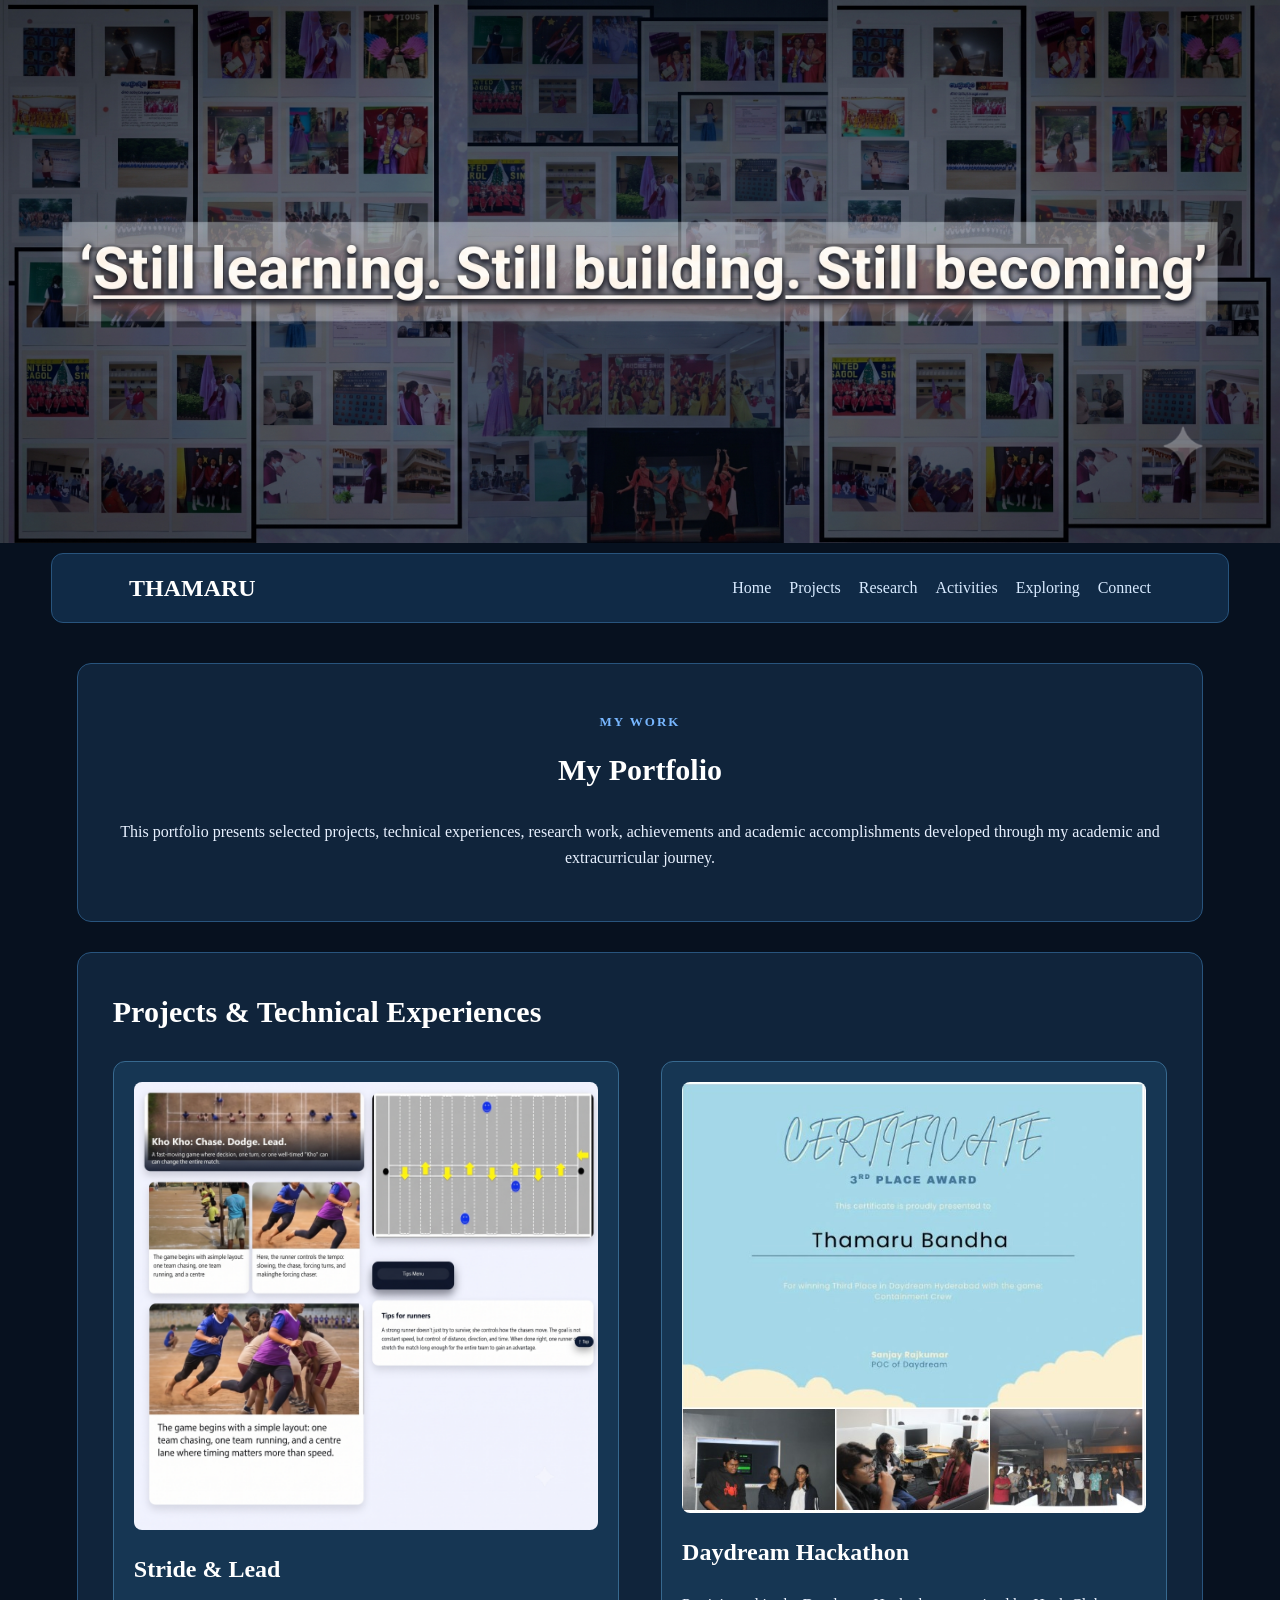
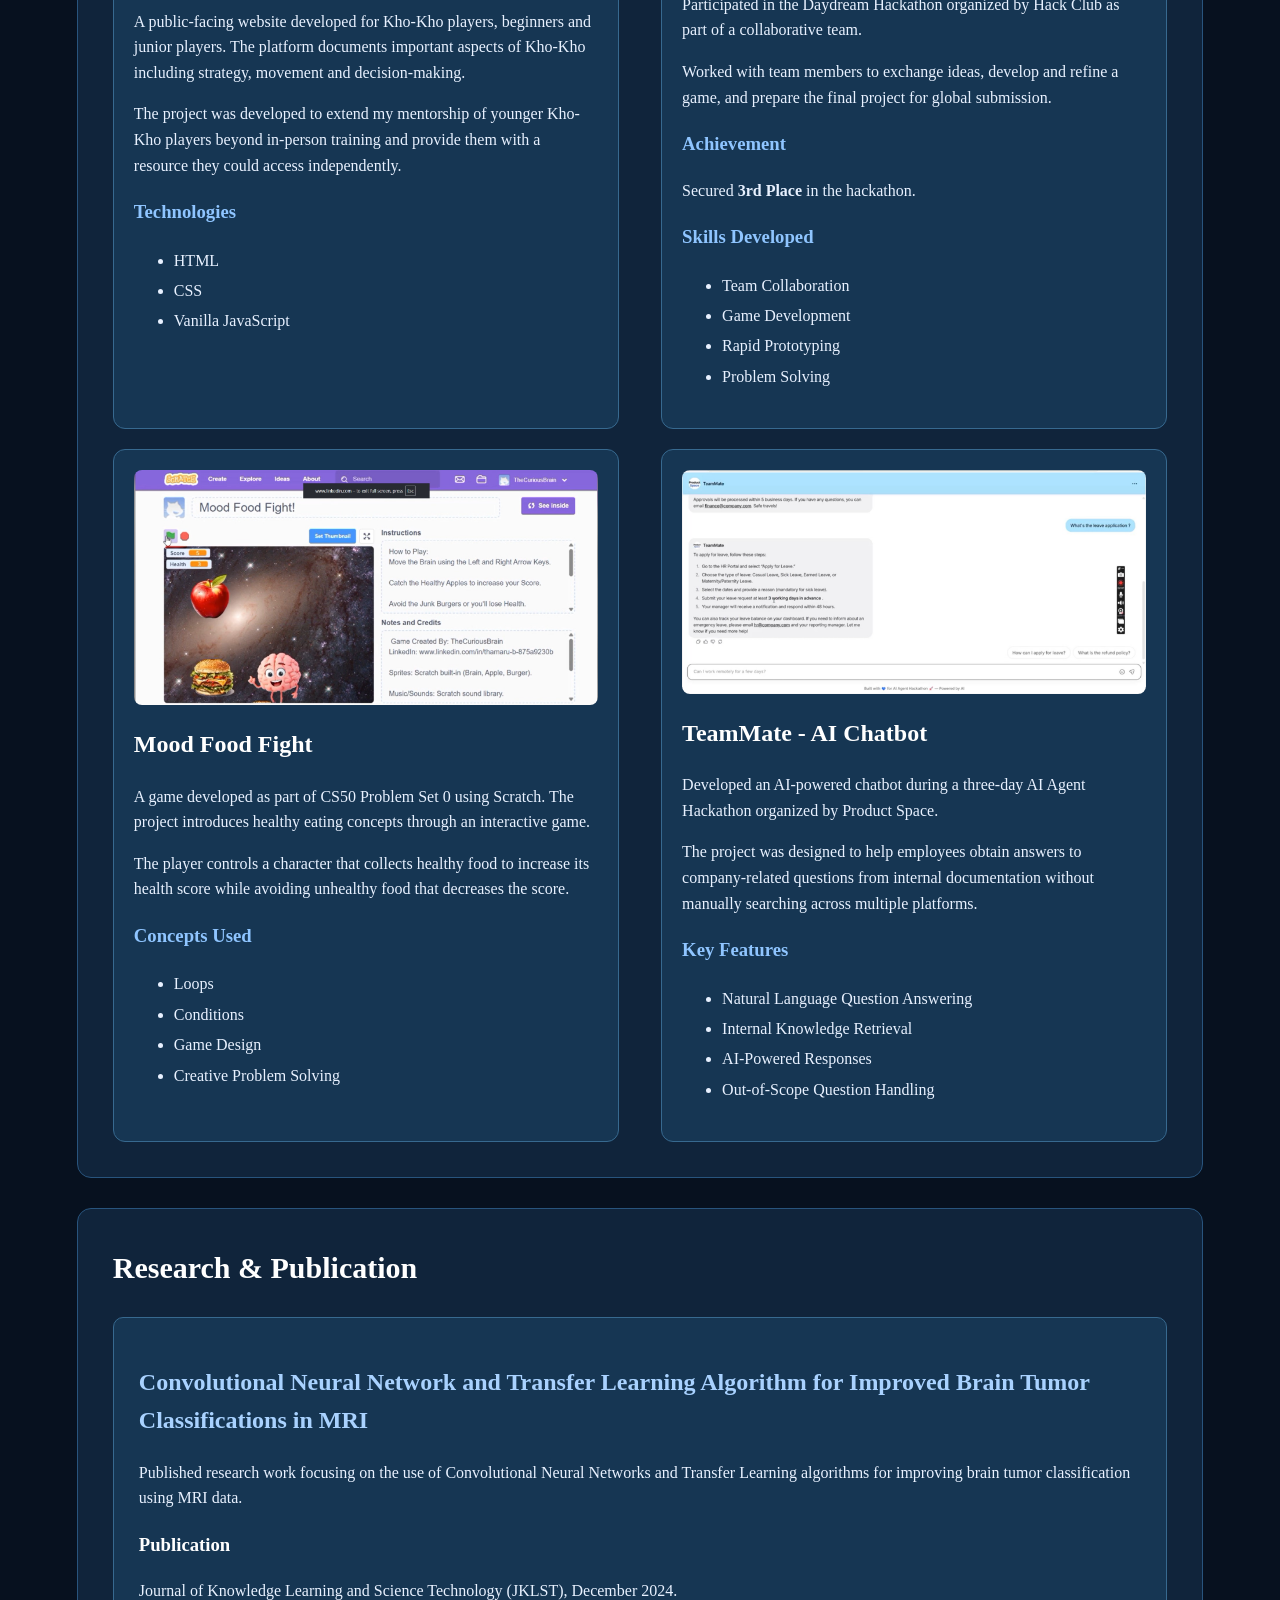
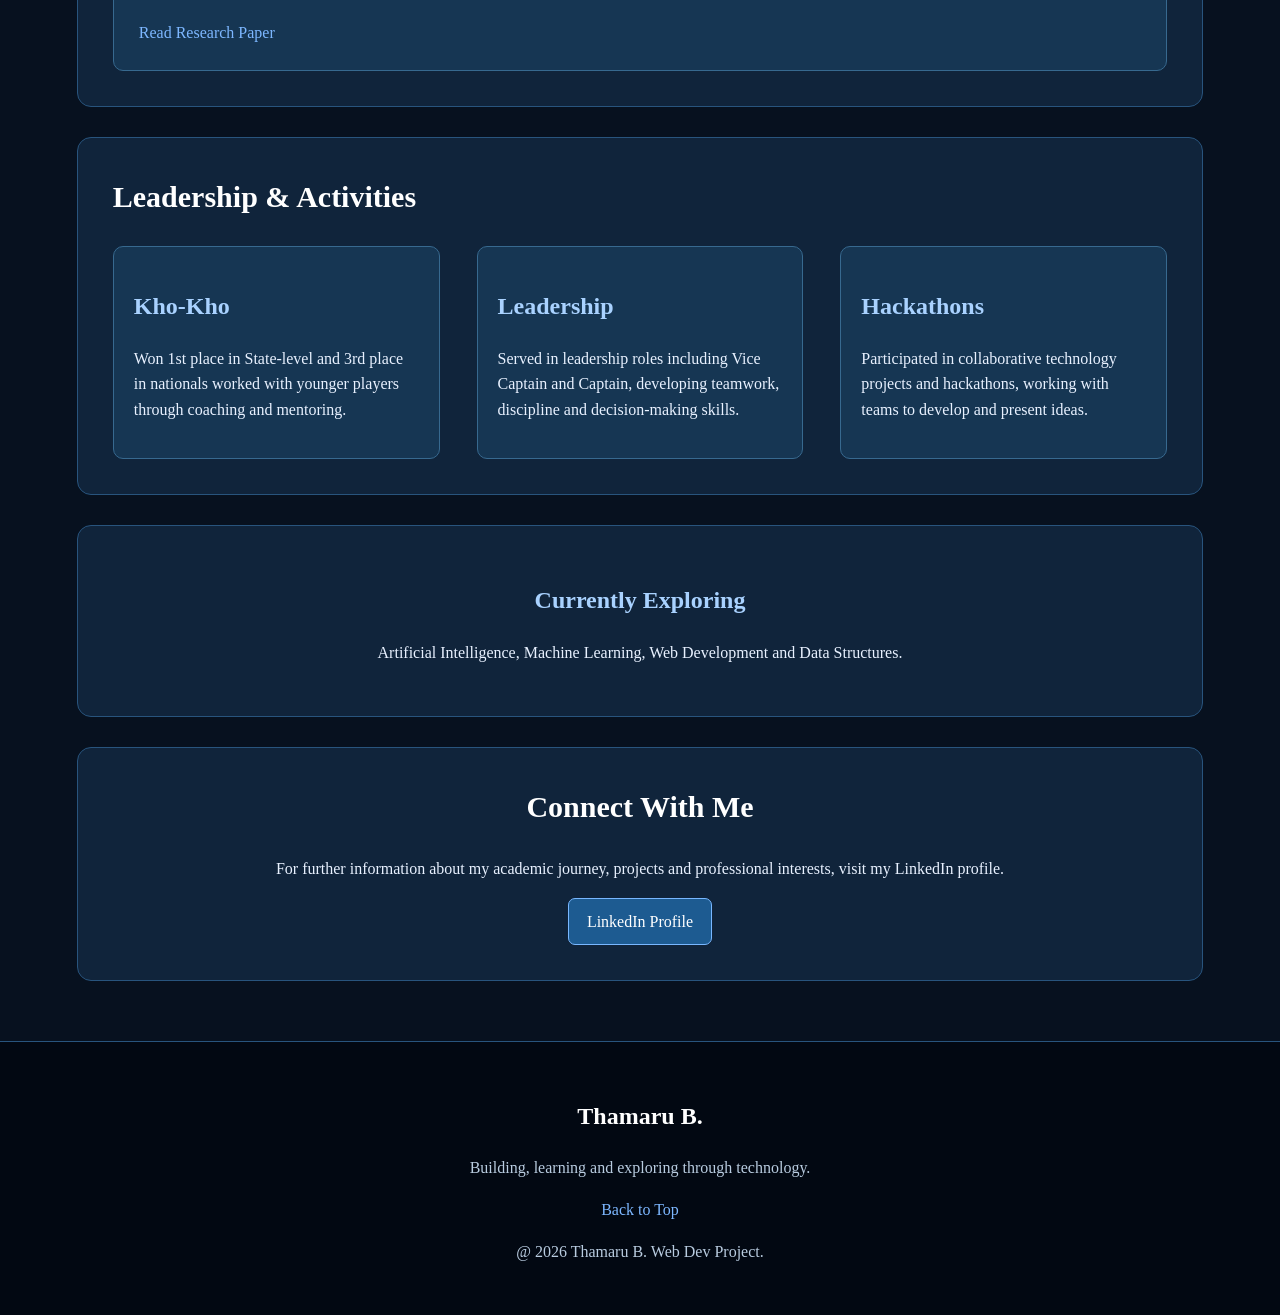
==== portfolio.html @ a3336ed0 "Initial portfolio website" ====
<!DOCTYPE html>
<html lang="en">

<head>
    <meta charset="UTF-8">
    <meta name="viewport" content="width=device-width, initial-scale=1.0">
    <title>Thamaru | Portfolio</title>
    <link rel="stylesheet" href="style.css">
</head>

<body>
    <!--BANNER-->
    <div class="banner"> <img src="images\banner.png" alt="Portfolio banner"> </div>
    <!-- HEADER -->
    <header id="top">
        <nav class="navbar">
            <h2>THAMARU</h2>
            <div class="nav-links">
                <a href="index.html">Home</a>
                <a href="#projects">Projects</a>
                <a href="#research">Research</a>
                <a href="#activities">Activities</a>
                <a href="#exploring">Exploring</a>
                <a href="#connect">Connect</a>
            </div>
        </nav>
    </header>

    <!-- MAIN CONTENT -->
    <main>
        <!-- PORTFOLIO INTRO -->
        <section id="portfolio-intro" class="portfolio-intro">
            <p class="small-heading"> MY WORK </p>
            <h1>My Portfolio</h1>
            <p> This portfolio presents selected projects,
                technical experiences, research work, achievements
                and academic accomplishments developed through my
                academic and extracurricular journey. </p>
        </section>

        <!-- PROJECTS -->
        <section id="projects" class="projects">
            <h1>Projects & Technical Experiences</h1>
            <div class="portfolio-grid">

                <!-- STRIDE & LEAD -->
                <article class="portfolio-card">
                    <img  src="images\Stride-and-Lead.png" alt="Stride and Lead project">
                    <h2>Stride & Lead</h2>
                    <p>
                        A public-facing website developed for Kho-Kho
                        players, beginners and junior players. The
                        platform documents important aspects of Kho-Kho
                        including strategy, movement and decision-making.
                    </p>
                    <p>
                        The project was developed to extend my mentorship
                        of younger Kho-Kho players beyond in-person
                        training and provide them with a resource they
                        could access independently.
                    </p>
                    <h3>Technologies</h3>
                    <ul>
                        <li>HTML</li>
                        <li>CSS</li>
                        <li>Vanilla JavaScript</li>
                    </ul>
                </article>

                <!-- DAYDREAM HACKATHON -->
                <article class="portfolio-card">
                    <img src="images\Daydream-Hackathon-project.jpeg" alt="Daydream Hackathon project">
                    <h2>Daydream Hackathon</h2>
                    <p>
                        Participated in the Daydream Hackathon organized
                        by Hack Club as part of a collaborative team.
                    </p>
                    <p>
                        Worked with team members to exchange ideas,
                        develop and refine a game, and prepare the final
                        project for global submission.
                    </p>
                    <h3>Achievement</h3>
                    <p>Secured <strong>3rd Place</strong> in the hackathon.</p>
                    <h3>Skills Developed</h3>
                    <ul>
                        <li>Team Collaboration</li>
                        <li>Game Development</li>
                        <li>Rapid Prototyping</li>
                        <li>Problem Solving</li>
                    </ul>
                </article>


                <!-- MOOD FOOD FIGHT -->
                <article class="portfolio-card">
                    <img src="images\Mood-Food-Fight-game.jpeg" alt="Mood Food Fight game">
                    <h2>Mood Food Fight</h2>
                    <p>
                        A game developed as part of CS50 Problem Set 0
                        using Scratch. The project introduces healthy
                        eating concepts through an interactive game.
                    </p>
                    <p>
                        The player controls a character that collects
                        healthy food to increase its health score while
                        avoiding unhealthy food that decreases the score.
                    </p>
                    <h3>Concepts Used</h3>
                    <ul>
                        <li>Loops</li>
                        <li>Conditions</li>
                        <li>Game Design</li>
                        <li>Creative Problem Solving</li>
                    </ul>
                </article>

                <!-- TEAMMATE -->
                <article class="portfolio-card">
                    <img src="images\TeamMate-AI-chatbot-project.jpeg" alt="TeamMate AI chatbot project">
                    <h2>TeamMate - AI Chatbot</h2>
                    <p>
                        Developed an AI-powered chatbot during a
                        three-day AI Agent Hackathon organized by
                        Product Space.
                    </p>
                    <p>
                        The project was designed to help employees obtain
                        answers to company-related questions from
                        internal documentation without manually searching
                        across multiple platforms.
                    </p>
                    <h3>Key Features</h3>
                    <ul>
                        <li>Natural Language Question Answering</li>
                        <li>Internal Knowledge Retrieval</li>
                        <li>AI-Powered Responses</li>
                        <li>Out-of-Scope Question Handling</li>
                    </ul>
                </article>

            </div>

        </section>
        <!-- RESEARCH -->
        <section id="research" class="research">
            <h1>Research & Publication</h1>
            <article class="wide-card">
                <h2>
                    Convolutional Neural Network and Transfer Learning
                    Algorithm for Improved Brain Tumor Classifications
                    in MRI
                </h2>
                <p>
                    Published research work focusing on the use of
                    Convolutional Neural Networks and Transfer Learning
                    algorithms for improving brain tumor classification
                    using MRI data.
                </p>
                <h3>Publication</h3>
                <p>
                    Journal of Knowledge Learning and Science Technology
                    (JKLST), December 2024.
                </p>
                <a href="https://doi.org/10.60087/jklst.v3.n4.p200" target="_blank"> Read Research Paper </a>
            </article>
        </section>

        <!-- LEADERSHIP AND ACTIVITIES -->
        <section id="activities" class="activities">
            <h1>Leadership & Activities</h1>
            <div class="activity-grid">
                <article>
                    <h2>Kho-Kho</h2>
                    <p>
                        Won 1st place in State-level and 3rd place in nationals
                        worked with younger players through coaching and mentoring.
                    </p>
                </article>

                <article>
                    <h2>Leadership</h2>
                    <p>
                        Served in leadership roles including Vice Captain
                        and Captain, developing teamwork, discipline and
                        decision-making skills.
                    </p>
                </article>

                <article>
                    <h2>Hackathons</h2>
                    <p>
                        Participated in collaborative technology projects
                        and hackathons, working with teams to develop and
                        present ideas.
                    </p>
                </article>
            </div>
        </section>


        <!-- ASIDE -->
        <aside id="exploring">
            <h2>Currently Exploring</h2>
            <p>
                Artificial Intelligence, Machine Learning,
                Web Development and Data Structures.
            </p>
        </aside>

        <!-- CONNECT -->
        <section id="connect" class="connect">
            <h1>Connect With Me</h1>
            <p>
                For further information about my academic journey,
                projects and professional interests, visit my
                LinkedIn profile.
            </p>
            <a href="https://www.linkedin.com/in/thamaru-b-875a9230b" target="_blank"> LinkedIn Profile </a>
        </section>

    </main>

    <!-- FOOTER -->
    <footer>
        <h2>Thamaru B.</h2>
        <p>Building, learning and exploring through technology.</p>
        <p> <a href="#top">Back to Top</a> </p>
        <p> @ 2026 Thamaru B. Web Dev Project.</p>
    </footer>
</body>

</html>
---- style.css ----
/* General */

* {
    box-sizing: border-box;
}

body {
    margin: 0;
    padding: 0;
    font-family: Georgia, "Times New Roman", serif;
    background-color: #07111f;
    color: #e8f1ff;
    line-height: 1.6;
}

a {
    color: #7db7ff;
    text-decoration: none;
}

a:hover {
    color: #b9d9ff;
    text-decoration: underline;
}

h1,
h2,
h3 {
    color: #ffffff;
}

p {
    line-height: 1.6;
}
/* Banner */
.banner {
    width: 100%;
    background-color: #020812;
}
.banner img {
    width: 100%;
    height: auto;
    display: block;
}
/* Nav Bar */
.navbar {
    position: sticky;
    top: 0;
    z-index: 10;
    display: flex;
    justify-content: space-between;
    align-items: center;
    flex-wrap: wrap;
    padding: 15px 6%;
    background-color: #102a46;
    border: 1px solid #28547d;
    border-radius: 12px;
    margin: 10px 4%;
}
.navbar h2 {
    margin: 0;
    color: #ffffff;
}
.nav-links {
    display: flex;
    justify-content: center;
    align-items: center;
    gap: 18px;
    flex-wrap: wrap;
}
.nav-links a {
    color: #d8eaff;
}
.nav-links a:hover {
    color: #79b7ff;
}
/* Common section style */

main {
    padding: 30px 6%;
}
main > section,
main > aside {
    margin-bottom: 30px;
    padding: 35px;
    background-color: #10243b;
    border: 1px solid #28547d;
    border-radius: 14px;
}
main > section:hover,
main > aside:hover {
    background-color: #132c47;
}
main > section h1 {
    margin-top: 0;
    font-size: 30px;
}
main > section h2,
main > aside h2 {
    color: #a9d2ff;
}
/* Hero */
.hero {
    display: flex;
    justify-content: center;
    align-items: center;
    gap: 40px;
    padding: 50px 6%;
    background-color: #0b1b30;
}
.hero-image {
    width: 35%;
}
.hero-image img {
    width: 100%;
    height: auto;
    border: 2px solid #28547d;
    border-radius: 12px;
}
.hero-content {
    width: 60%;
}
.hero-content h1 {
    font-size: 48px;
    margin-bottom: 5px;
}
.hero-content h2 {
    animation: fadeIn 2s ease-in-out ;
    animation-iteration-count: infinite;
}
@keyframes fadeIn {
    0% {
        opacity: 0;
    }

    50% {
        opacity: 1;
    }

    100% {
        opacity: 0;
    }

}
.hero-content h2 {
    color: #78b7ff;
    font-size: 22px;
}
.small-heading {
    color: #78b7ff;
    font-size: 13px;
    font-weight: bold;
    letter-spacing: 2px;
}
.button {
    display: inline-block;
    padding: 10px 18px;
    margin-top: 10px;
    background-color: #1d5b91;
    color: white;
    border: 1px solid #78b7ff;
    border-radius: 8px;
}
.button:hover {
    background-color: #2876b8;
    color: white;
    text-decoration: none;
}
/* Education Table */
.education table {
    width: 100%;
    border-collapse: collapse;
    margin-top: 20px;
}
.education caption {
    margin-bottom: 10px;
    color: #a9d2ff;
    font-weight: bold;
}
.education th,
.education td {
    padding: 12px;
    border: 1px solid #28547d;
    text-align: left;
}
.education th {
    background-color: #163653;
}
.education td {
    background-color: #0d2035;
}
/* Skills */

.skills-container {
    display: flex;
    justify-content: space-between;
    align-items: stretch;
    gap: 20px;
    flex-wrap: wrap;
}
.skills-container article {
    width: 48%;
    padding: 25px;
    background-color: #163653;
    border: 1px solid #37698f;
    border-radius: 10px;
}
.skills-container article:hover {
    background-color: #1b4265;
}
.skills-container ul {
    line-height: 2;
}
/* Achievemnets */

.achievements ol,
.learning ol {
    padding-left: 25px;
    line-height: 2;
}
/* Contact */

.contact form {
    display: flex;
    justify-content: space-between;
    align-items: center;
    gap: 12px;
    flex-wrap: wrap;
    margin-top: 25px;
}
.contact label {
    color: #a9d2ff;
    font-weight: bold;
}
.contact input,
.contact textarea {
    padding: 10px;
    background-color: #08182a;
    color: white;
    border: 1px solid #37698f;
    border-radius: 6px;
}
.contact textarea {
    resize: vertical;
}
.contact button {
    padding: 10px 18px;
    background-color: #1d5b91;
    color: white;
    border: 1px solid #78b7ff;
    border-radius: 6px;
}
.contact button:hover {
    background-color: #2876b8;
}
/* Portfolio Intro*/
.portfolio-intro {
    text-align: center;
}
/* Portfolio Project*/
.portfolio-grid {
    display: flex;
    justify-content: space-between;
    align-items: stretch;
    gap: 20px;
    flex-wrap: wrap;
}
.portfolio-card {
    width: 48%;
    padding: 20px;
    background-color: #163653;
    border: 1px solid #37698f;
    border-radius: 12px;
}
.portfolio-card:hover {
    background-color: #1b4265;
}
.portfolio-card img {
    width: 100%;
    height: auto;
    display: block;
    margin-bottom: 20px;
    border-radius: 8px;
}
.portfolio-card h2 {
    color: #ffffff;
}
.portfolio-card h3 {
    color: #8fc5ff;
}
.portfolio-card ul {
    line-height: 1.9;
}
/* Research */
.wide-card {
    padding: 25px;
    background-color: #163653;
    border: 1px solid #37698f;
    border-radius: 10px;
}
.wide-card:hover {
    background-color: #1b4265;
}
/*Activities*/
.activity-grid {
    display: flex;
    justify-content: space-between;
    align-items: stretch;
    gap: 20px;
    flex-wrap: wrap;
}
.activity-grid article {
    width: 31%;
    padding: 20px;
    background-color: #163653;
    border: 1px solid #37698f;
    border-radius: 10px;
}
.activity-grid article:hover {
    background-color: #1b4265;
}
/*Exploring*/
#exploring {
    text-align: center;
}
/*Connect*/
.connect {
    text-align: center;
}
.connect a {
    display: inline-block;
    padding: 10px 18px;
    background-color: #1d5b91;
    color: white;
    border: 1px solid #78b7ff;
    border-radius: 7px;
}
.connect a:hover {
    background-color: #2876b8;
    color: white;
}
/*Footer*/
footer {
    padding: 35px 6%;
    background-color: #020812;
    color: #b9cce0;
    text-align: center;
    border-top: 1px solid #28547d;
}
footer h2 {
    color: white;
}
footer a:hover {
    color: #79b7ff;
}
/*Responsive Design*/
@media only screen and (max-width: 800px) {
    .navbar {
        justify-content: center;
        gap: 12px;
    }
    .hero {
        flex-direction: column;
    }
    .hero-image,
    .hero-content {
        width: 100%;
    }
    .skills-container article {
        width: 100%;
    }
    .portfolio-card {
        width: 100%;
    }
    .activity-grid article {
        width: 100%;
    }
}
@media only screen and (max-width: 600px) {
    main {
        padding: 20px 4%;
    }
    main > section,
    main > aside {
        padding: 25px;
    }
    .nav-links {
        gap: 10px;
    }
    .hero-content h1 {
        font-size: 36px;
    }
    .hero-content h2 {
        font-size: 18px;
    }
    .contact form {
        flex-direction: column;
        align-items: stretch;
    }
}
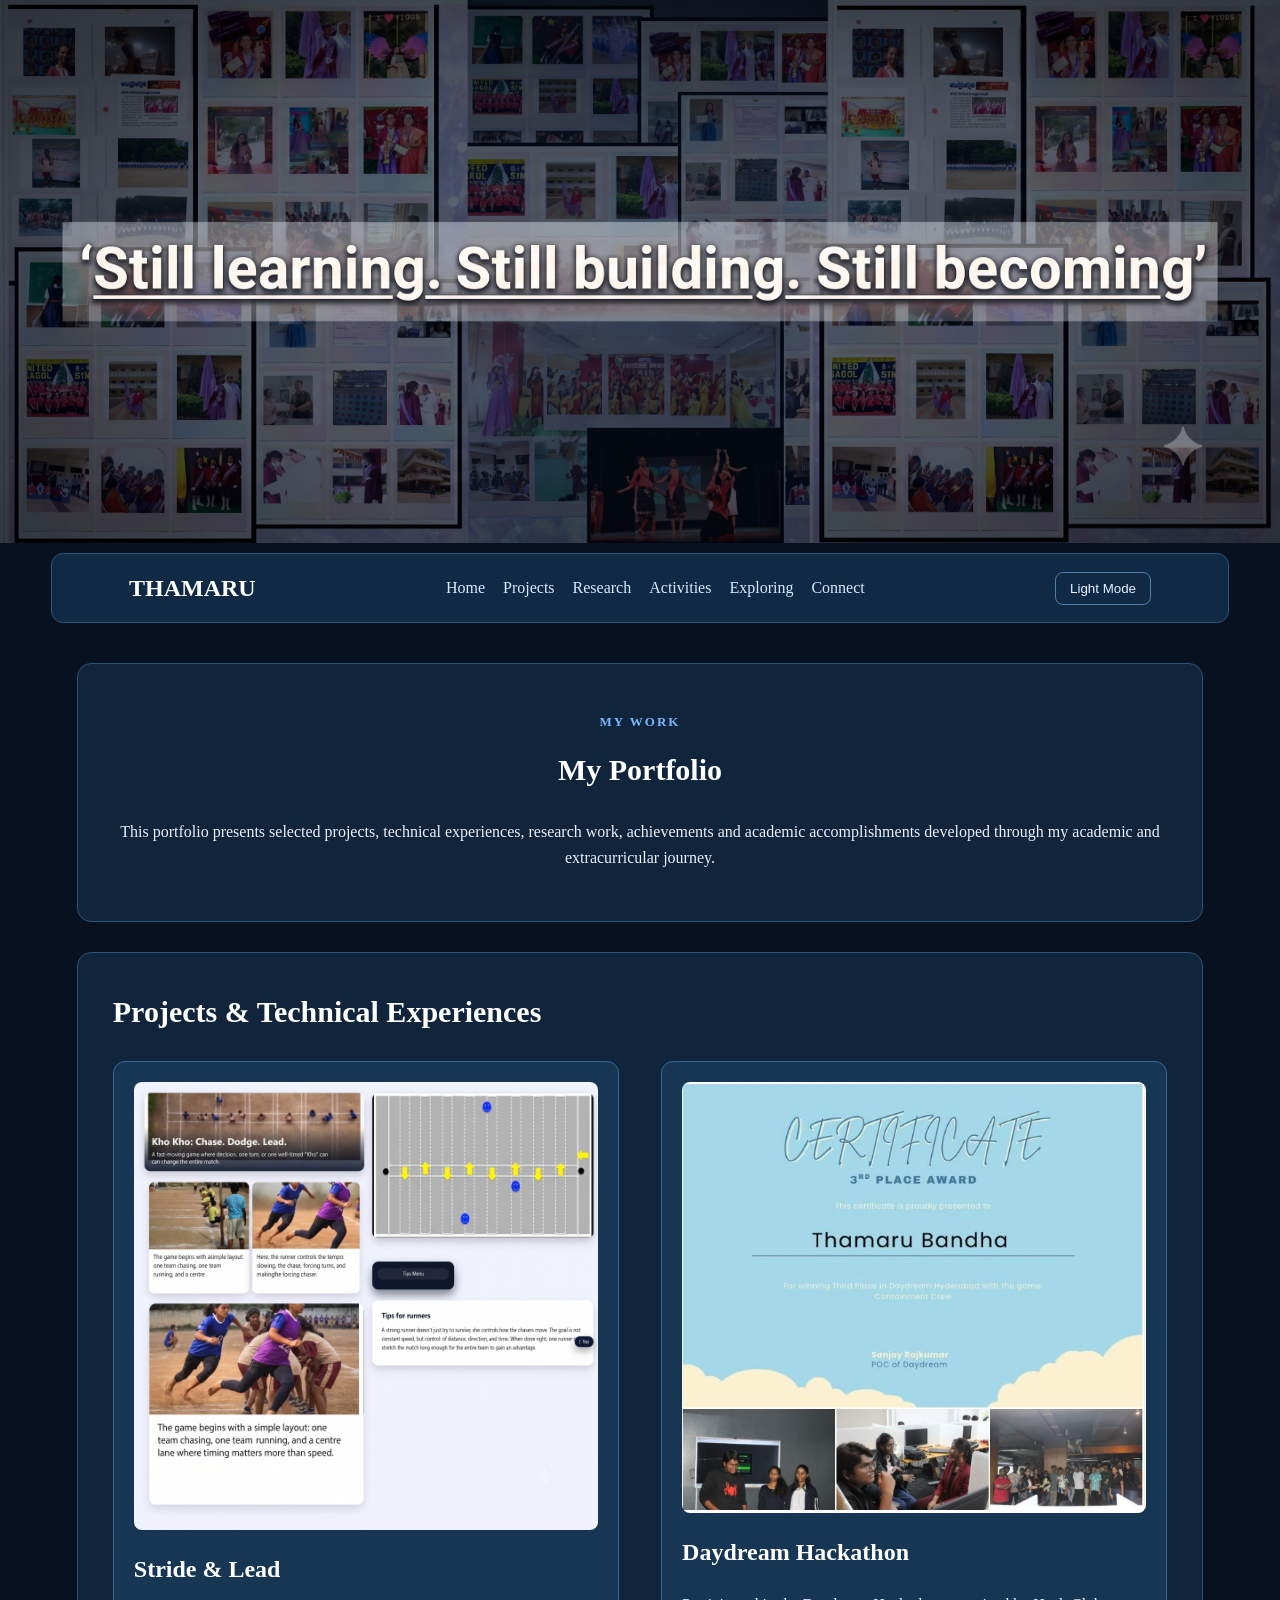
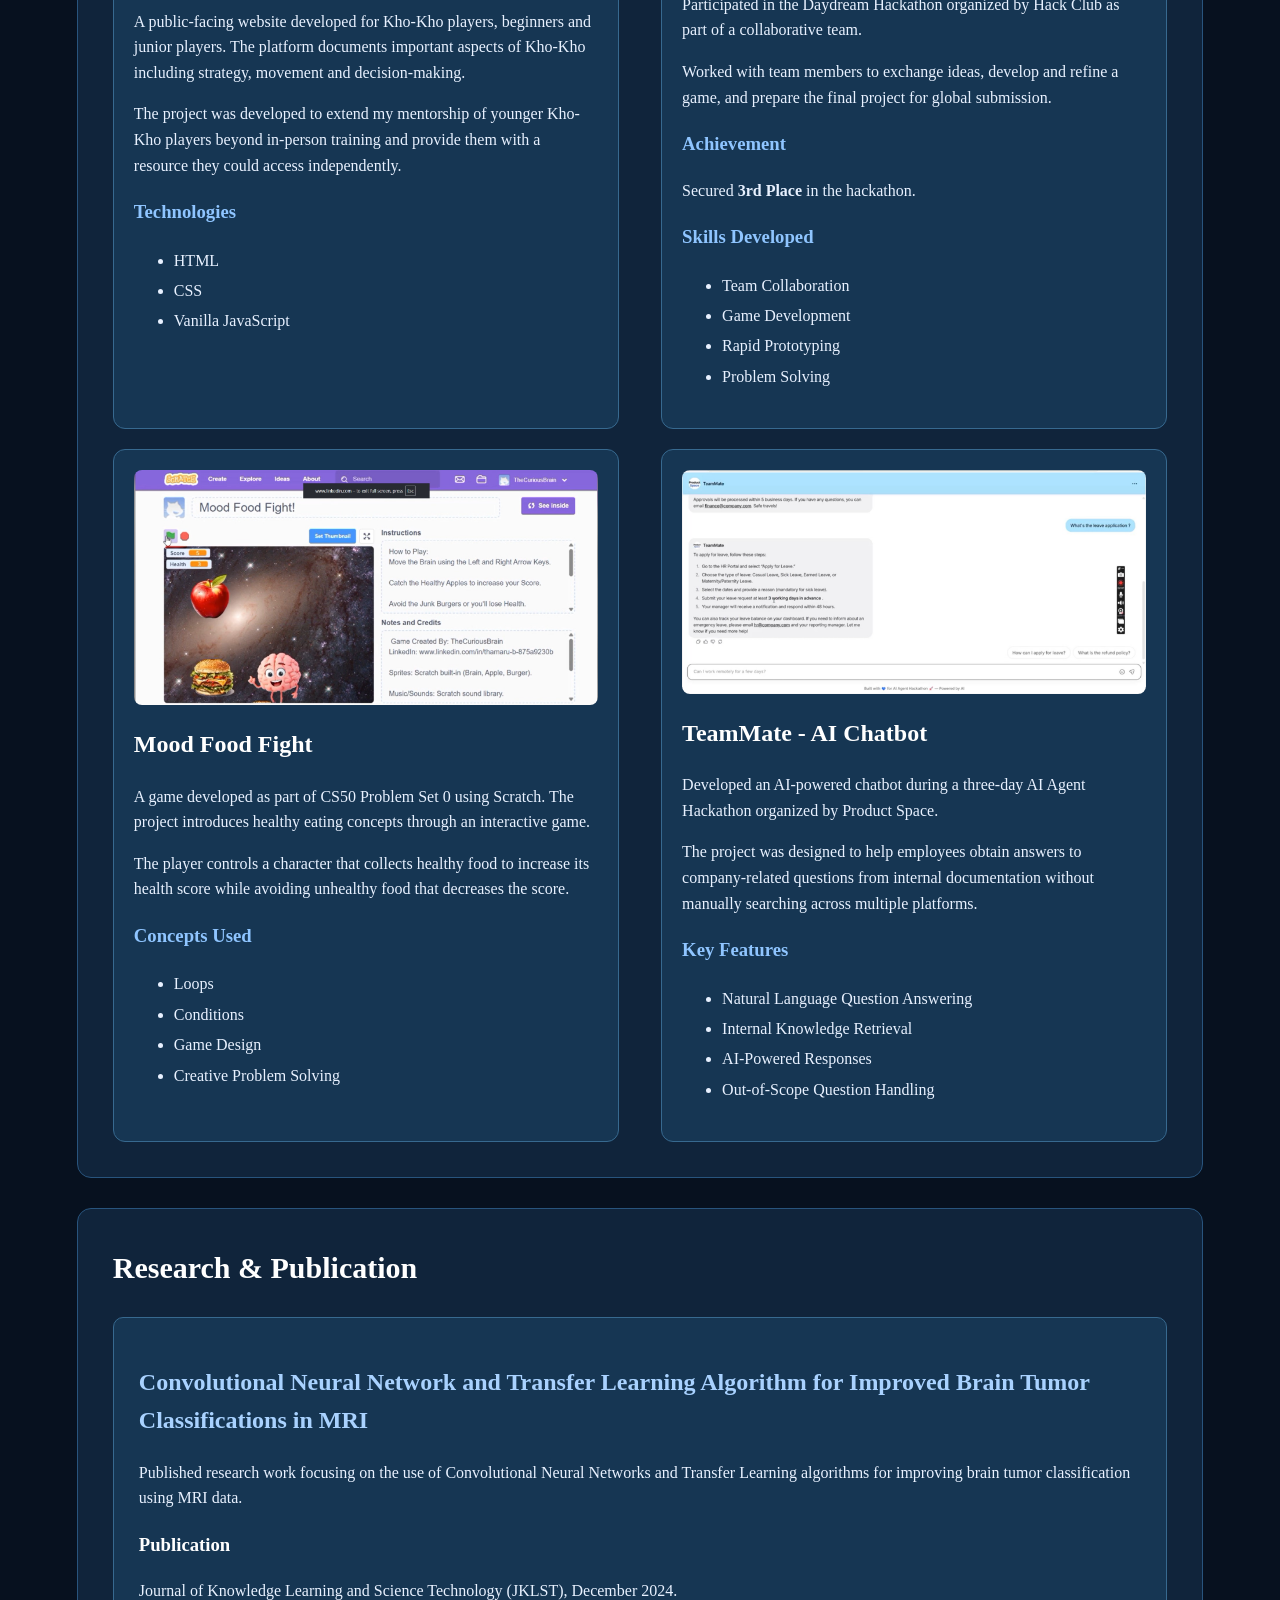
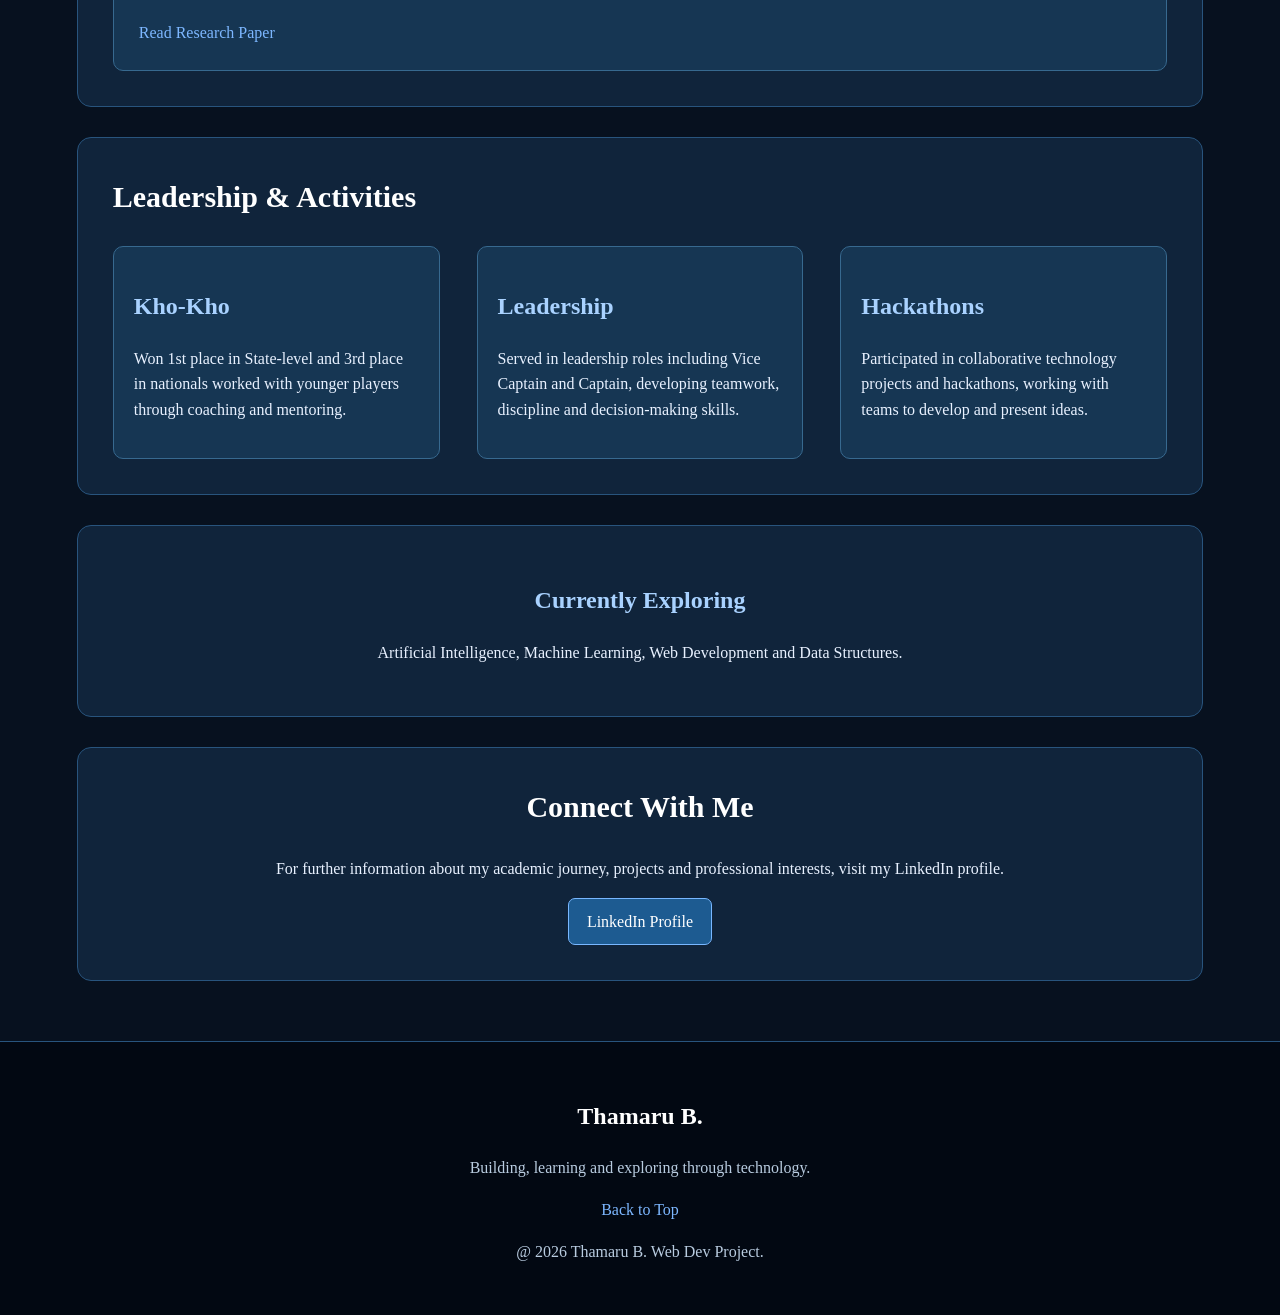
==== commit ef9e8423: "Add dark light mode" ====
--- a/portfolio.html
+++ b/portfolio.html
@@ -23,6 +23,7 @@
                 <a href="#exploring">Exploring</a>
                 <a href="#connect">Connect</a>
             </div>
+            <button id="themeButton">Light Mode</button>
         </nav>
     </header>
 
@@ -228,6 +229,7 @@
         <p> <a href="#top">Back to Top</a> </p>
         <p> @ 2026 Thamaru B. Web Dev Project.</p>
     </footer>
+    <script src = "script.js"></script>
 </body>
 
 </html>
--- a/style.css
+++ b/style.css
@@ -397,4 +397,58 @@
         flex-direction: column;
         align-items: stretch;
     }
+}
+
+/* Light mode */
+
+body.light-mode {
+    background-color: #f4f7fb;
+    color: #f1f1f1;
+}
+
+/* Navbar */
+body.light-mode .navbar {
+    background-color: #ffffff;
+    border-color: #b8c7d9;
+    color: #000000;
+}
+
+body.light-mode .navbar a {
+    color: #000000;
+}
+
+/* Cards */
+body.light-mode .card {
+    background-color: #ffffff;
+    border-color: #c7d3e0;
+}
+
+/* Headings */
+body.light-mode h1,
+body.light-mode h2,
+body.light-mode h3,
+body.light-mode h4,
+body.light-mode h5,
+body.light-mode h6 {
+    color: #ffffff;
+}
+
+/* Paragraphs and lists */
+body.light-mode p,
+body.light-mode li {
+    color: #f1f1f1;
+}
+
+/* Theme button */
+#themeButton {
+    padding: 8px 14px;
+    border: 1px solid #527da8;
+    border-radius: 8px;
+    background-color: transparent;
+    color: inherit;
+    cursor: pointer;
+}
+
+#themeButton:hover {
+    transform: scale(1.05);
 }
